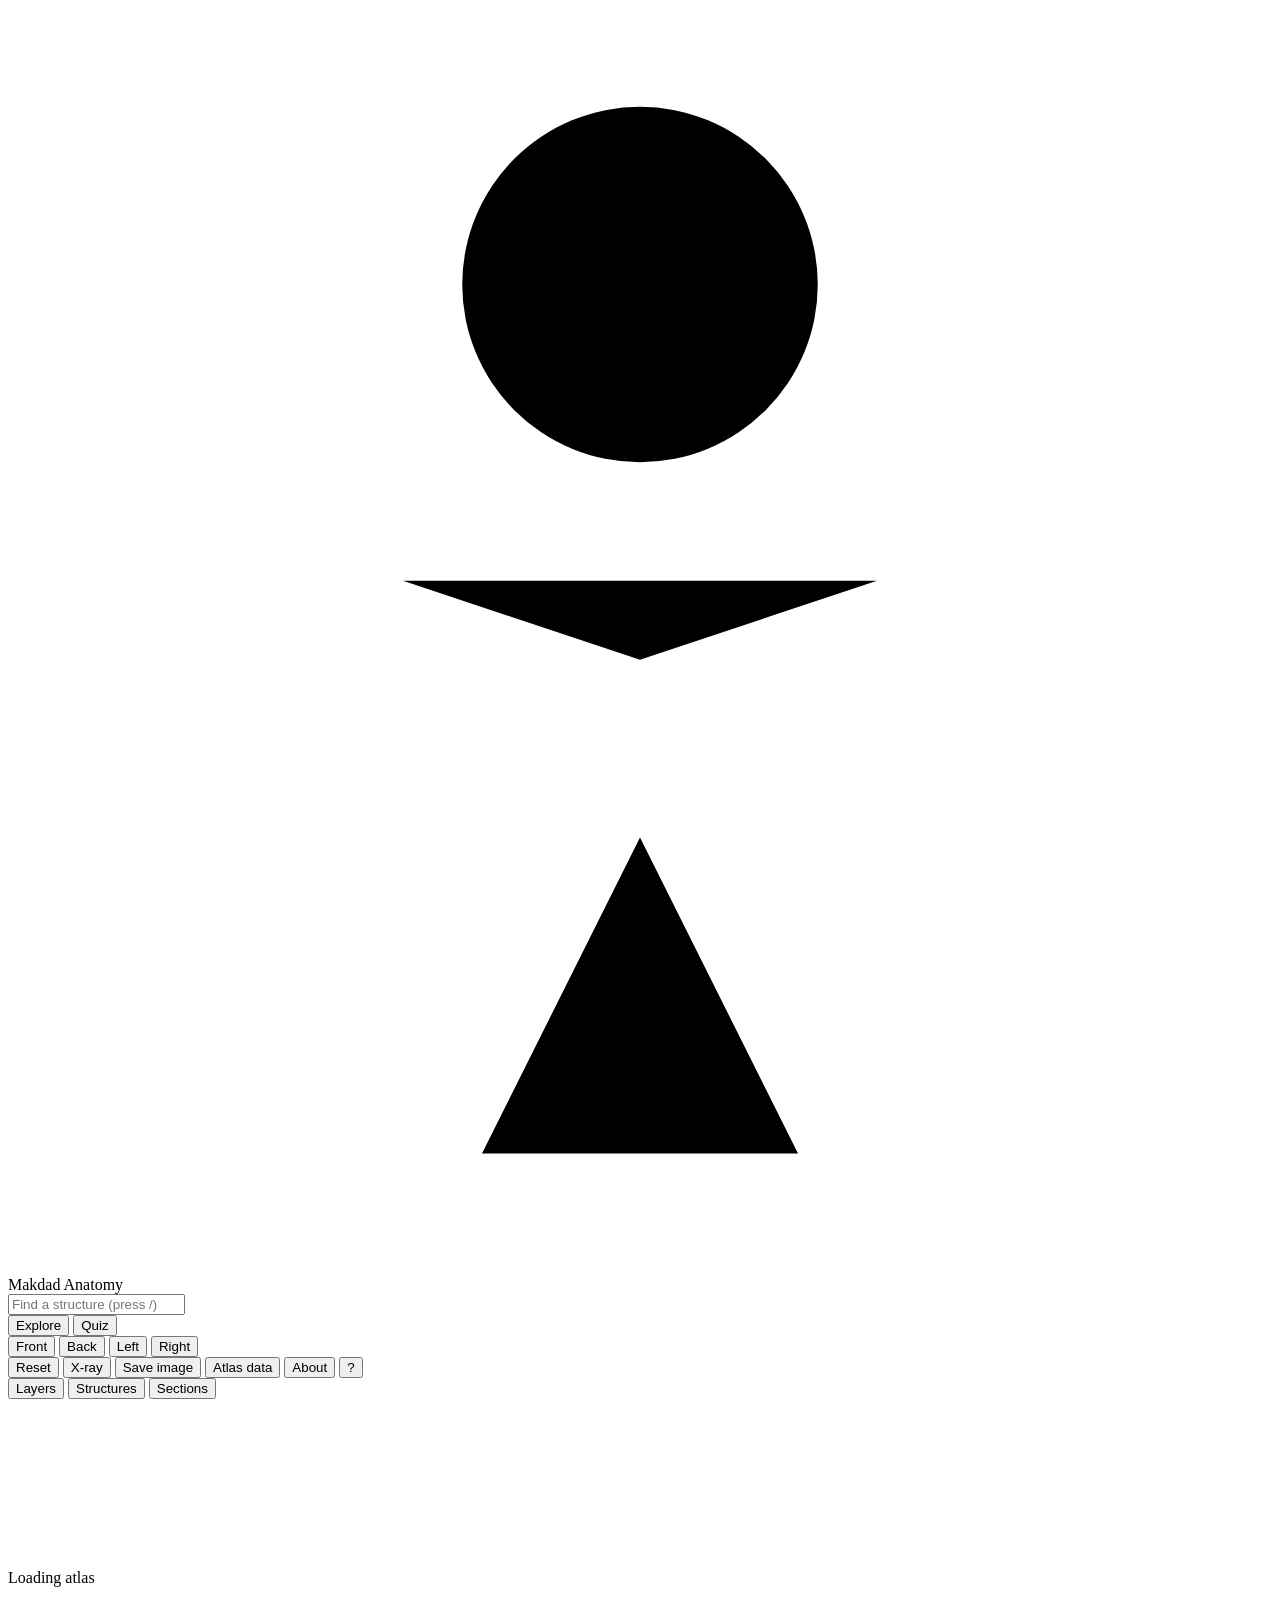
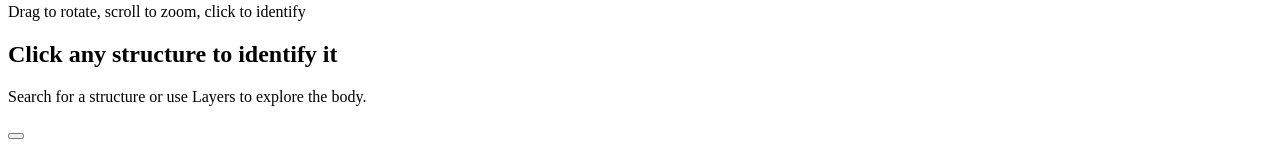
==== app/src/main/assets/anatomy-atlas/index.html @ 9cc4a03d "Add index.html for Makdad Anatomy application This file contains the HTML structure for the Makdad A" ====
<!doctype html>
<html lang="en">
<head>
<meta charset="utf-8">
<meta name="viewport" content="width=device-width, initial-scale=1">
<meta http-equiv="Content-Security-Policy" content="default-src 'self'; script-src 'self'; style-src 'self' 'unsafe-inline'; img-src 'self' data: https://upload.wikimedia.org; connect-src 'self' atlas: https://en.wikipedia.org">
<title>Makdad Anatomy</title>
<link rel="icon" href="data:,">
<link rel="stylesheet" href="style.css">
</head>
<body>
<div id="app">
  <header class="topbar">
    <div class="brand">
      <svg viewBox="0 0 32 32" aria-hidden="true"><circle cx="16" cy="7" r="4.5"/><path d="M16 12v9M10 14.5l6 2 6-2M12 29l4-8 4 8"/></svg>
      <span>Makdad Anatomy</span>
    </div>
    <div class="search" role="search">
      <input id="search" type="search" placeholder="Find a structure (press /)" autocomplete="off" spellcheck="false" aria-label="Find a structure" aria-controls="searchResults" aria-expanded="false">
      <ul id="searchResults" class="search-results" role="listbox" hidden></ul>
    </div>
    <div class="seg" role="tablist" aria-label="Mode">
      <button id="modeExplore" role="tab" aria-selected="true" class="on">Explore</button>
      <button id="modeQuiz" role="tab" aria-selected="false">Quiz</button>
    </div>
    <div class="tools">
      <div class="seg small" aria-label="Viewpoint">
        <button data-view="front" title="Front view (1)">Front</button>
        <button data-view="back" title="Back view (2)">Back</button>
        <button data-view="left" title="Left side (3)">Left</button>
        <button data-view="right" title="Right side (4)">Right</button>
      </div>
      <button id="btnReset" class="icon-btn" title="Reset view (A)">Reset</button>
      <button id="btnXray" class="icon-btn" aria-pressed="false">X-ray</button>
      <button id="btnShot" class="icon-btn">Save image</button>
      <button id="btnData" class="icon-btn">Atlas data</button>
      <button id="btnAbout" class="icon-btn">About</button>
      <button id="btnHelp" class="icon-btn" aria-label="Keyboard shortcuts">?</button>
    </div>
  </header>

  <aside class="sidebar">
    <nav class="tabs" role="tablist">
      <button class="tab on" data-tab="layers" role="tab">Layers</button>
      <button class="tab" data-tab="tree" role="tab">Structures</button>
      <button class="tab" data-tab="sections" role="tab">Sections</button>
    </nav>
    <section class="pane" data-pane="layers">
      <ul id="layerList" class="layer-list"></ul>
      <div class="pane-foot">
        <label class="check" id="mirrorToggleRow" hidden><input id="mirrorToggle" type="checkbox" class="toggle" checked> Show mirrored copies</label>
        <p id="hiddenNote" class="note"></p>
        <button id="btnShowHidden" class="text-btn" hidden>Show hidden structures</button>
      </div>
    </section>
    <section class="pane" data-pane="tree" hidden>
      <div class="seg full" role="tablist" aria-label="Organise structures">
        <button data-tree="partof" class="on">By region</button>
        <button data-tree="isa">By type</button>
      </div>
      <ul id="tree" class="tree" role="tree"></ul>
    </section>
    <section class="pane" data-pane="sections" hidden>
      <p class="note">Study cross-sections of the body.</p>
      <div class="radio-col" role="radiogroup" aria-label="Section plane">
        <label><input type="radio" name="plane" value="none" checked> No cut</label>
        <label><input type="radio" name="plane" value="axial"> Axial</label>
        <label><input type="radio" name="plane" value="coronal"> Coronal</label>
        <label><input type="radio" name="plane" value="sagittal"> Sagittal</label>
      </div>
      <label class="slider-label" for="planePos">Position</label>
      <input id="planePos" type="range" min="0" max="1000" value="500" disabled>
      <label class="check"><input id="planeFlip" type="checkbox" disabled> Keep the other side</label>
    </section>
  </aside>

  <main class="stage">
    <canvas id="viewport" tabindex="0" aria-label="3D anatomy view"></canvas>
    <div id="pin" class="pin" hidden><span></span></div>
    <div id="hoverTip" class="hover-tip" hidden></div>
    <div id="loading" class="loading"><span id="loadingText">Loading atlas</span><div class="bar"><div id="loadingBar"></div></div></div>
    <p class="stage-hint">Drag to rotate, scroll to zoom, click to identify</p>
  </main>

  <aside class="inspector">
    <div id="inspectEmpty" class="empty">
      <h2>Click any structure to identify it</h2>
      <p>Search for a structure or use Layers to explore the body.</p>
    </div>
    <article id="tag" class="tag" hidden>
      <div class="tag-hole" aria-hidden="true"></div>
      <h2 id="tagName"></h2>
      <p id="tagLatin" class="tag-latin" hidden></p>
      <p id="tagId" class="tag-id"></p>
      <p id="tagNote" class="tag-note" hidden></p>
      <p class="tag-cat"><span id="tagSwatch" class="swatch"></span><span id="tagCat"></span><span id="tagCount"></span></p>
      <ol id="tagPath" class="tag-path" aria-label="Location in the body"></ol>
      <div class="tag-actions">
        <button id="actFocus">Focus</button>
        <button id="actIsolate">Isolate</button>
        <button id="actHide">Hide</button>
      </div>
    </article>
    <section id="wiki" class="wiki" hidden>
      <img id="wikiImg" alt="" hidden>
      <p id="wikiText"></p>
      <a id="wikiLink" href="#" target="_blank" rel="noopener">Read more on Wikipedia</a>
      <p id="wikiSource" class="note"></p>
    </section>
    <section id="quiz" class="quiz" hidden>
      <div id="quizSetup">
        <h2>Test yourself</h2>
        <p class="note">Questions come from the visible structures.</p>
        <div class="radio-col" role="radiogroup" aria-label="Question type">
          <label><input type="radio" name="qtype" value="find" checked> Find the named structure</label>
          <label><input type="radio" name="qtype" value="name"> Name the highlighted structure</label>
        </div>
        <label class="slider-label" for="qcount">Questions</label>
        <select id="qcount"><option>10</option><option selected>20</option><option>40</option></select>
        <button id="quizStart" class="primary">Start quiz</button>
        <p id="quizSetupMsg" class="note warn"></p>
      </div>
      <div id="quizRun" hidden>
        <p id="quizProgress" class="quiz-progress"></p>
        <h2 id="quizPrompt"></h2>
        <div id="quizOptions" class="quiz-options"></div>
        <p id="quizFeedback" class="quiz-feedback" aria-live="polite"></p>
        <div class="quiz-row">
          <button id="quizNext" class="primary" hidden>Next question</button>
          <button id="quizSkip">Skip</button>
          <button id="quizStop">End quiz</button>
        </div>
      </div>
      <div id="quizDone" hidden>
        <h2 id="quizScore"></h2>
        <p class="note">Structures to review:</p>
        <ul id="quizMissed" class="missed"></ul>
        <button id="quizAgain" class="primary">Try again</button>
      </div>
    </section>
  </aside>

  <footer class="statusbar">
    <span id="statusData"></span>
    <button id="statusGet" class="text-btn" hidden>Get the full anatomical atlas</button>
    <span id="statusAttr" class="attr"></span>
    <button id="statusLab" class="text-btn lab-credit" title="About"></button>
  </footer>
</div>

<dialog id="dataDialog">
  <form method="dialog" class="dialog-body">
    <h2>Anatomical data</h2>
    <p class="note" id="dataLead">Atlas data can be downloaded once and then used offline.</p>
    <ul id="atlasList" class="atlas-list"></ul>
    <label class="check" id="optMirrorRow"><input id="optMirror" type="checkbox" checked> Show mirrored copies</label>
    <label class="check" id="optCommercialRow"><input id="optCommercial" type="checkbox"> Commercial-safe build</label>
    <div id="dlProgress" class="progress" hidden>
      <div class="bar"><div id="dlBar"></div></div>
      <p id="dlMsg"></p>
    </div>
    <p id="dlError" class="note warn"></p>
    <div class="dialog-foot">
      <button type="button" id="dlImport" class="text-btn">Import atlas files</button>
      <button type="button" id="dlFolder" class="text-btn">Open data folder</button>
    </div>
    <div class="dialog-close"><button value="close" id="dataClose">Close</button></div>
  </form>
</dialog>

<dialog id="aboutDialog" class="about">
  <form method="dialog" class="dialog-body">
    <img id="aboutLogo" class="about-logo" alt="">
    <h2 id="aboutTitle">Makdad Anatomy</h2>
    <p id="aboutText"></p>
    <dl class="about-contact">
      <dt>Website</dt><dd><a id="aboutWeb" target="_blank" rel="noopener"></a></dd>
      <dt>Email</dt><dd><a id="aboutEmail"></a></dd>
      <dt>Source code</dt><dd><a id="aboutRepo" target="_blank" rel="noopener"></a></dd>
      <dt>Version</dt><dd id="aboutVersion"></dd>
    </dl>
    <h3>Anatomical data</h3>
    <p class="note" id="aboutData"></p>
    <p class="note">A teaching aid, not a clinical reference.</p>
    <div class="dialog-close"><button value="close">Close</button></div>
  </form>
</dialog>

<dialog id="helpDialog">
  <form method="dialog" class="dialog-body">
    <h2>Keyboard shortcuts</h2>
    <dl class="keys">
      <dt>/</dt><dd>Find a structure</dd>
      <dt>F</dt><dd>Focus the selection</dd>
      <dt>I</dt><dd>Isolate the selection</dd>
      <dt>H</dt><dd>Hide the selection</dd>
      <dt>A</dt><dd>Reset view</dd>
      <dt>X</dt><dd>Toggle X-ray</dd>
      <dt>1 2 3 4</dt><dd>Front, back, left, right</dd>
      <dt>Esc</dt><dd>Clear selection</dd>
    </dl>
    <div class="dialog-close"><button value="close">Close</button></div>
  </form>
</dialog>

<script src="brand.js"></script>
<script src="mat4.js"></script>
<script src="geometry.js"></script>
<script src="bodyModel.js"></script>
<script src="procedural.js"></script>
<script src="atlas.js"></script>
<script src="wiki.js"></script>
<script src="gl.js"></script>
<script src="app.js"></script>
</body>
                                         </html>
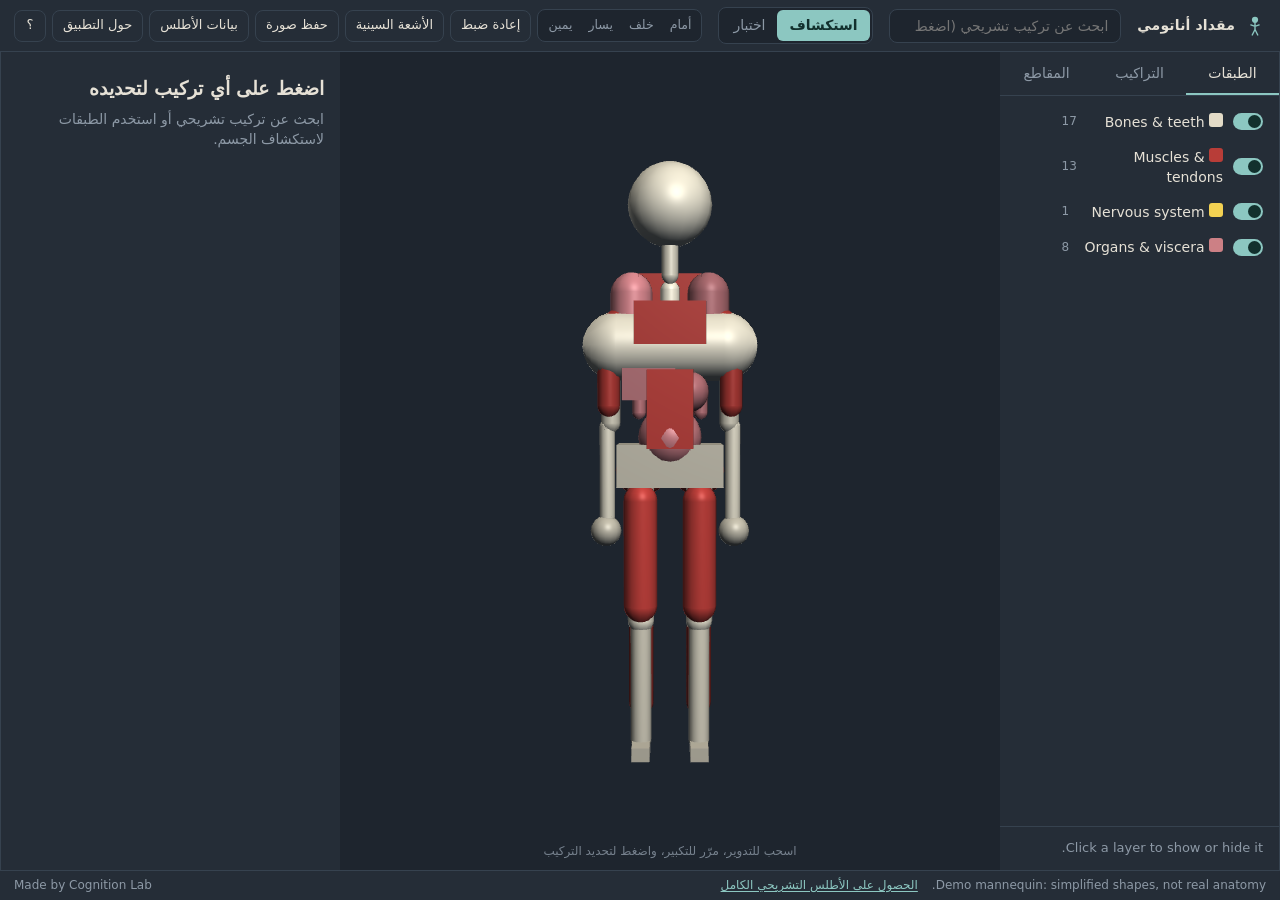
==== commit 5ff7c53e: "Update index.html" ====
--- a/app/src/main/assets/anatomy-atlas/index.html
+++ b/app/src/main/assets/anatomy-atlas/index.html
@@ -1,11 +1,11 @@
 
 <!doctype html>
-<html lang="en">
+<html lang="ar" dir="rtl">
 <head>
 <meta charset="utf-8">
 <meta name="viewport" content="width=device-width, initial-scale=1">
 <meta http-equiv="Content-Security-Policy" content="default-src 'self'; script-src 'self'; style-src 'self' 'unsafe-inline'; img-src 'self' data: https://upload.wikimedia.org; connect-src 'self' atlas: https://en.wikipedia.org">
-<title>Makdad Anatomy</title>
+<title>مقداد أناتومي</title>
 <link rel="icon" href="data:,">
 <link rel="stylesheet" href="style.css">
 </head>
@@ -14,79 +14,79 @@
   <header class="topbar">
     <div class="brand">
       <svg viewBox="0 0 32 32" aria-hidden="true"><circle cx="16" cy="7" r="4.5"/><path d="M16 12v9M10 14.5l6 2 6-2M12 29l4-8 4 8"/></svg>
-      <span>Makdad Anatomy</span>
+      <span>مقداد أناتومي</span>
     </div>
     <div class="search" role="search">
-      <input id="search" type="search" placeholder="Find a structure (press /)" autocomplete="off" spellcheck="false" aria-label="Find a structure" aria-controls="searchResults" aria-expanded="false">
+      <input id="search" type="search" placeholder="ابحث عن تركيب تشريحي (اضغط /)" autocomplete="off" spellcheck="false" aria-label="ابحث عن تركيب تشريحي" aria-controls="searchResults" aria-expanded="false">
       <ul id="searchResults" class="search-results" role="listbox" hidden></ul>
     </div>
-    <div class="seg" role="tablist" aria-label="Mode">
-      <button id="modeExplore" role="tab" aria-selected="true" class="on">Explore</button>
-      <button id="modeQuiz" role="tab" aria-selected="false">Quiz</button>
+    <div class="seg" role="tablist" aria-label="الوضع">
+      <button id="modeExplore" role="tab" aria-selected="true" class="on">استكشاف</button>
+      <button id="modeQuiz" role="tab" aria-selected="false">اختبار</button>
     </div>
     <div class="tools">
-      <div class="seg small" aria-label="Viewpoint">
-        <button data-view="front" title="Front view (1)">Front</button>
-        <button data-view="back" title="Back view (2)">Back</button>
-        <button data-view="left" title="Left side (3)">Left</button>
-        <button data-view="right" title="Right side (4)">Right</button>
-      </div>
-      <button id="btnReset" class="icon-btn" title="Reset view (A)">Reset</button>
-      <button id="btnXray" class="icon-btn" aria-pressed="false">X-ray</button>
-      <button id="btnShot" class="icon-btn">Save image</button>
-      <button id="btnData" class="icon-btn">Atlas data</button>
-      <button id="btnAbout" class="icon-btn">About</button>
-      <button id="btnHelp" class="icon-btn" aria-label="Keyboard shortcuts">?</button>
+      <div class="seg small" aria-label="منظور العرض">
+        <button data-view="front" title="من الأمام (1)">أمام</button>
+        <button data-view="back" title="من الخلف (2)">خلف</button>
+        <button data-view="left" title="الجانب الأيسر (3)">يسار</button>
+        <button data-view="right" title="الجانب الأيمن (4)">يمين</button>
+      </div>
+      <button id="btnReset" class="icon-btn" title="إعادة ضبط المنظور (A)">إعادة ضبط</button>
+      <button id="btnXray" class="icon-btn" aria-pressed="false">الأشعة السينية</button>
+      <button id="btnShot" class="icon-btn">حفظ صورة</button>
+      <button id="btnData" class="icon-btn">بيانات الأطلس</button>
+      <button id="btnAbout" class="icon-btn">حول التطبيق</button>
+      <button id="btnHelp" class="icon-btn" aria-label="اختصارات لوحة المفاتيح">؟</button>
     </div>
   </header>
 
   <aside class="sidebar">
     <nav class="tabs" role="tablist">
-      <button class="tab on" data-tab="layers" role="tab">Layers</button>
-      <button class="tab" data-tab="tree" role="tab">Structures</button>
-      <button class="tab" data-tab="sections" role="tab">Sections</button>
+      <button class="tab on" data-tab="layers" role="tab">الطبقات</button>
+      <button class="tab" data-tab="tree" role="tab">التراكيب</button>
+      <button class="tab" data-tab="sections" role="tab">المقاطع</button>
     </nav>
     <section class="pane" data-pane="layers">
       <ul id="layerList" class="layer-list"></ul>
       <div class="pane-foot">
-        <label class="check" id="mirrorToggleRow" hidden><input id="mirrorToggle" type="checkbox" class="toggle" checked> Show mirrored copies</label>
+        <label class="check" id="mirrorToggleRow" hidden><input id="mirrorToggle" type="checkbox" class="toggle" checked> إظهار النسخ المقابلة</label>
         <p id="hiddenNote" class="note"></p>
-        <button id="btnShowHidden" class="text-btn" hidden>Show hidden structures</button>
+        <button id="btnShowHidden" class="text-btn" hidden>إظهار التراكيب المخفية</button>
       </div>
     </section>
     <section class="pane" data-pane="tree" hidden>
-      <div class="seg full" role="tablist" aria-label="Organise structures">
-        <button data-tree="partof" class="on">By region</button>
-        <button data-tree="isa">By type</button>
+      <div class="seg full" role="tablist" aria-label="تنظيم التراكيب">
+        <button data-tree="partof" class="on">حسب المنطقة</button>
+        <button data-tree="isa">حسب النوع</button>
       </div>
       <ul id="tree" class="tree" role="tree"></ul>
     </section>
     <section class="pane" data-pane="sections" hidden>
-      <p class="note">Study cross-sections of the body.</p>
-      <div class="radio-col" role="radiogroup" aria-label="Section plane">
-        <label><input type="radio" name="plane" value="none" checked> No cut</label>
-        <label><input type="radio" name="plane" value="axial"> Axial</label>
-        <label><input type="radio" name="plane" value="coronal"> Coronal</label>
-        <label><input type="radio" name="plane" value="sagittal"> Sagittal</label>
-      </div>
-      <label class="slider-label" for="planePos">Position</label>
+      <p class="note">ادرس المقاطع التشريحية للجسم.</p>
+      <div class="radio-col" role="radiogroup" aria-label="مستوى المقطع">
+        <label><input type="radio" name="plane" value="none" checked> دون قطع</label>
+        <label><input type="radio" name="plane" value="axial"> مقطع محوري</label>
+        <label><input type="radio" name="plane" value="coronal"> مقطع إكليلي</label>
+        <label><input type="radio" name="plane" value="sagittal"> مقطع سهمي</label>
+      </div>
+      <label class="slider-label" for="planePos">موضع المقطع</label>
       <input id="planePos" type="range" min="0" max="1000" value="500" disabled>
-      <label class="check"><input id="planeFlip" type="checkbox" disabled> Keep the other side</label>
+      <label class="check"><input id="planeFlip" type="checkbox" disabled> الاحتفاظ بالجهة الأخرى</label>
     </section>
   </aside>
 
   <main class="stage">
-    <canvas id="viewport" tabindex="0" aria-label="3D anatomy view"></canvas>
+    <canvas id="viewport" tabindex="0" aria-label="عرض تشريحي ثلاثي الأبعاد"></canvas>
     <div id="pin" class="pin" hidden><span></span></div>
     <div id="hoverTip" class="hover-tip" hidden></div>
-    <div id="loading" class="loading"><span id="loadingText">Loading atlas</span><div class="bar"><div id="loadingBar"></div></div></div>
-    <p class="stage-hint">Drag to rotate, scroll to zoom, click to identify</p>
+    <div id="loading" class="loading"><span id="loadingText">جارٍ تحميل الأطلس...</span><div class="bar"><div id="loadingBar"></div></div></div>
+    <p class="stage-hint">اسحب للتدوير، مرّر للتكبير، واضغط لتحديد التركيب</p>
   </main>
 
   <aside class="inspector">
     <div id="inspectEmpty" class="empty">
-      <h2>Click any structure to identify it</h2>
-      <p>Search for a structure or use Layers to explore the body.</p>
+      <h2>اضغط على أي تركيب لتحديده</h2>
+      <p>ابحث عن تركيب تشريحي أو استخدم الطبقات لاستكشاف الجسم.</p>
     </div>
     <article id="tag" class="tag" hidden>
       <div class="tag-hole" aria-hidden="true"></div>
@@ -95,30 +95,30 @@
       <p id="tagId" class="tag-id"></p>
       <p id="tagNote" class="tag-note" hidden></p>
       <p class="tag-cat"><span id="tagSwatch" class="swatch"></span><span id="tagCat"></span><span id="tagCount"></span></p>
-      <ol id="tagPath" class="tag-path" aria-label="Location in the body"></ol>
+      <ol id="tagPath" class="tag-path" aria-label="موقع التركيب في الجسم"></ol>
       <div class="tag-actions">
-        <button id="actFocus">Focus</button>
-        <button id="actIsolate">Isolate</button>
-        <button id="actHide">Hide</button>
+        <button id="actFocus">تركيز</button>
+        <button id="actIsolate">عزل التركيب</button>
+        <button id="actHide">إخفاء</button>
       </div>
     </article>
     <section id="wiki" class="wiki" hidden>
       <img id="wikiImg" alt="" hidden>
       <p id="wikiText"></p>
-      <a id="wikiLink" href="#" target="_blank" rel="noopener">Read more on Wikipedia</a>
+      <a id="wikiLink" href="#" target="_blank" rel="noopener">قراءة المزيد في ويكيبيديا</a>
       <p id="wikiSource" class="note"></p>
     </section>
     <section id="quiz" class="quiz" hidden>
       <div id="quizSetup">
-        <h2>Test yourself</h2>
-        <p class="note">Questions come from the visible structures.</p>
-        <div class="radio-col" role="radiogroup" aria-label="Question type">
-          <label><input type="radio" name="qtype" value="find" checked> Find the named structure</label>
-          <label><input type="radio" name="qtype" value="name"> Name the highlighted structure</label>
+        <h2>اختبر معلوماتك</h2>
+        <p class="note">تُختار الأسئلة من التراكيب الظاهرة.</p>
+        <div class="radio-col" role="radiogroup" aria-label="نوع السؤال">
+          <label><input type="radio" name="qtype" value="find" checked> اعثر على التركيب المذكور</label>
+          <label><input type="radio" name="qtype" value="name"> سمِّ التركيب المحدد</label>
         </div>
-        <label class="slider-label" for="qcount">Questions</label>
+        <label class="slider-label" for="qcount">عدد الأسئلة</label>
         <select id="qcount"><option>10</option><option selected>20</option><option>40</option></select>
-        <button id="quizStart" class="primary">Start quiz</button>
+        <button id="quizStart" class="primary">ابدأ الاختبار</button>
         <p id="quizSetupMsg" class="note warn"></p>
       </div>
       <div id="quizRun" hidden>
@@ -127,80 +127,80 @@
         <div id="quizOptions" class="quiz-options"></div>
         <p id="quizFeedback" class="quiz-feedback" aria-live="polite"></p>
         <div class="quiz-row">
-          <button id="quizNext" class="primary" hidden>Next question</button>
-          <button id="quizSkip">Skip</button>
-          <button id="quizStop">End quiz</button>
+          <button id="quizNext" class="primary" hidden>السؤال التالي</button>
+          <button id="quizSkip">تخطي</button>
+          <button id="quizStop">إنهاء الاختبار</button>
         </div>
       </div>
       <div id="quizDone" hidden>
         <h2 id="quizScore"></h2>
-        <p class="note">Structures to review:</p>
+        <p class="note">تراكيب تحتاج إلى مراجعة:</p>
         <ul id="quizMissed" class="missed"></ul>
-        <button id="quizAgain" class="primary">Try again</button>
+        <button id="quizAgain" class="primary">إعادة الاختبار</button>
       </div>
     </section>
   </aside>
 
   <footer class="statusbar">
     <span id="statusData"></span>
-    <button id="statusGet" class="text-btn" hidden>Get the full anatomical atlas</button>
+    <button id="statusGet" class="text-btn" hidden>الحصول على الأطلس التشريحي الكامل</button>
     <span id="statusAttr" class="attr"></span>
-    <button id="statusLab" class="text-btn lab-credit" title="About"></button>
+    <button id="statusLab" class="text-btn lab-credit" title="حول التطبيق"></button>
   </footer>
 </div>
 
 <dialog id="dataDialog">
   <form method="dialog" class="dialog-body">
-    <h2>Anatomical data</h2>
-    <p class="note" id="dataLead">Atlas data can be downloaded once and then used offline.</p>
+    <h2>البيانات التشريحية</h2>
+    <p class="note" id="dataLead">يمكن تنزيل بيانات الأطلس مرة واحدة ثم استخدامها دون اتصال بالإنترنت.</p>
     <ul id="atlasList" class="atlas-list"></ul>
-    <label class="check" id="optMirrorRow"><input id="optMirror" type="checkbox" checked> Show mirrored copies</label>
-    <label class="check" id="optCommercialRow"><input id="optCommercial" type="checkbox"> Commercial-safe build</label>
+    <label class="check" id="optMirrorRow"><input id="optMirror" type="checkbox" checked> إظهار النسخ المقابلة</label>
+    <label class="check" id="optCommercialRow"><input id="optCommercial" type="checkbox"> إصدار ملائم للاستخدام التجاري</label>
     <div id="dlProgress" class="progress" hidden>
       <div class="bar"><div id="dlBar"></div></div>
       <p id="dlMsg"></p>
     </div>
     <p id="dlError" class="note warn"></p>
     <div class="dialog-foot">
-      <button type="button" id="dlImport" class="text-btn">Import atlas files</button>
-      <button type="button" id="dlFolder" class="text-btn">Open data folder</button>
-    </div>
-    <div class="dialog-close"><button value="close" id="dataClose">Close</button></div>
+      <button type="button" id="dlImport" class="text-btn">استيراد ملفات الأطلس</button>
+      <button type="button" id="dlFolder" class="text-btn">فتح مجلد البيانات</button>
+    </div>
+    <div class="dialog-close"><button value="close" id="dataClose">إغلاق</button></div>
   </form>
 </dialog>
 
 <dialog id="aboutDialog" class="about">
   <form method="dialog" class="dialog-body">
     <img id="aboutLogo" class="about-logo" alt="">
-    <h2 id="aboutTitle">Makdad Anatomy</h2>
+    <h2 id="aboutTitle">مقداد أناتومي</h2>
     <p id="aboutText"></p>
     <dl class="about-contact">
-      <dt>Website</dt><dd><a id="aboutWeb" target="_blank" rel="noopener"></a></dd>
-      <dt>Email</dt><dd><a id="aboutEmail"></a></dd>
-      <dt>Source code</dt><dd><a id="aboutRepo" target="_blank" rel="noopener"></a></dd>
-      <dt>Version</dt><dd id="aboutVersion"></dd>
+      <dt>الموقع الإلكتروني</dt><dd><a id="aboutWeb" target="_blank" rel="noopener"></a></dd>
+      <dt>البريد الإلكتروني</dt><dd><a id="aboutEmail"></a></dd>
+      <dt>المصدر البرمجي</dt><dd><a id="aboutRepo" target="_blank" rel="noopener"></a></dd>
+      <dt>الإصدار</dt><dd id="aboutVersion"></dd>
     </dl>
-    <h3>Anatomical data</h3>
+    <h3>البيانات التشريحية</h3>
     <p class="note" id="aboutData"></p>
-    <p class="note">A teaching aid, not a clinical reference.</p>
-    <div class="dialog-close"><button value="close">Close</button></div>
+    <p class="note">أداة تعليمية مساعدة وليست مرجعاً سريرياً.</p>
+    <div class="dialog-close"><button value="close">إغلاق</button></div>
   </form>
 </dialog>
 
 <dialog id="helpDialog">
   <form method="dialog" class="dialog-body">
-    <h2>Keyboard shortcuts</h2>
+    <h2>اختصارات لوحة المفاتيح</h2>
     <dl class="keys">
-      <dt>/</dt><dd>Find a structure</dd>
-      <dt>F</dt><dd>Focus the selection</dd>
-      <dt>I</dt><dd>Isolate the selection</dd>
-      <dt>H</dt><dd>Hide the selection</dd>
-      <dt>A</dt><dd>Reset view</dd>
-      <dt>X</dt><dd>Toggle X-ray</dd>
-      <dt>1 2 3 4</dt><dd>Front, back, left, right</dd>
-      <dt>Esc</dt><dd>Clear selection</dd>
+      <dt>/</dt><dd>البحث عن تركيب</dd>
+      <dt>F</dt><dd>التركيز على التحديد</dd>
+      <dt>I</dt><dd>عزل التركيب المحدد</dd>
+      <dt>H</dt><dd>إخفاء التركيب المحدد</dd>
+      <dt>A</dt><dd>إعادة ضبط المنظور</dd>
+      <dt>X</dt><dd>تشغيل أو إيقاف الأشعة السينية</dd>
+      <dt>1 2 3 4</dt><dd>أمام، خلف، يسار، يمين</dd>
+      <dt>Esc</dt><dd>إلغاء التحديد</dd>
     </dl>
-    <div class="dialog-close"><button value="close">Close</button></div>
+    <div class="dialog-close"><button value="close">إغلاق</button></div>
   </form>
 </dialog>
 
@@ -214,5 +214,5 @@
 <script src="gl.js"></script>
 <script src="app.js"></script>
 </body>
-                                         </html>
-                                         
+  </html>
+  
--- a/app/src/main/assets/anatomy-atlas/style.css
+++ b/app/src/main/assets/anatomy-atlas/style.css
@@ -0,0 +1,338 @@
+:root {
+  --stage: #1e252e;
+  --panel: #252d37;
+  --panel-2: #2c3540;
+  --line: #36424f;
+  --bone: #e6e1d6;
+  --muted: #8d99a6;
+  --film: #8cc7c1;
+  --film-ink: #12302d;
+  --paper: #efe8da;
+  --ink: #2a2420;
+  --ink-soft: #6b5f55;
+  --warn: #e4a487;
+  --good: #9bd3a3;
+  --serif: Charter, "Bitstream Charter", "Iowan Old Style", "Sitka Text", Cambria, Georgia, "DejaVu Serif", serif;
+  --sans: Inter, "Segoe UI", Cantarell, "Noto Sans", Ubuntu, system-ui, -apple-system, sans-serif;
+  --r-s: 4px;
+  --r-m: 8px;
+}
+
+* { box-sizing: border-box; }
+html, body { height: 100%; margin: 0; }
+body { background: var(--stage); color: var(--bone); font: 14px/1.45 var(--sans); overflow: hidden; }
+button, input, select { font: inherit; color: inherit; }
+button { cursor: pointer; }
+:focus-visible { outline: 2px solid var(--film); outline-offset: 2px; }
+[hidden] { display: none !important; }
+a { color: var(--film); }
+
+#app {
+  height: 100vh;
+  display: grid;
+  grid-template-columns: 280px 1fr 340px;
+  grid-template-rows: 52px 1fr 30px;
+  grid-template-areas: "top top top" "side stage insp" "status status status";
+}
+
+/* ---------- top bar ---------- */
+.topbar {
+  grid-area: top; display: flex; align-items: center; gap: 16px;
+  padding: 0 14px; background: var(--panel); border-bottom: 1px solid var(--line);
+}
+.brand { display: flex; align-items: center; gap: 9px; font-weight: 600; letter-spacing: 0.01em; white-space: nowrap; }
+.brand svg { width: 22px; height: 22px; fill: none; stroke: var(--film); stroke-width: 2; stroke-linecap: round; }
+.brand svg circle { fill: var(--film); stroke: none; }
+
+.search { position: relative; flex: 1; max-width: 460px; }
+.search input {
+  width: 100%; height: 34px; padding: 0 12px; border-radius: var(--r-m);
+  background: var(--stage); border: 1px solid var(--line); outline: none;
+}
+.search input:focus { border-color: var(--film); }
+.search-results {
+  position: absolute; top: 38px; left: 0; right: 0; z-index: 20; margin: 0; padding: 4px; list-style: none;
+  max-height: 60vh; overflow: auto; background: var(--panel-2); border: 1px solid var(--line); border-radius: var(--r-m);
+  box-shadow: 0 12px 30px rgba(0, 0, 0, 0.35);
+}
+.search-results li { padding: 6px 10px; border-radius: var(--r-s); cursor: pointer; display: flex; gap: 8px; align-items: baseline; }
+.search-results li .n { flex: 1; }
+.search-results li .c { color: var(--muted); font-size: 12px; white-space: nowrap; }
+.search-results li[aria-selected="true"], .search-results li:hover { background: var(--line); }
+.search-results .none { color: var(--muted); cursor: default; }
+
+.seg { display: inline-flex; background: var(--stage); border: 1px solid var(--line); border-radius: var(--r-m); padding: 2px; }
+.seg button { border: 0; background: none; padding: 5px 12px; border-radius: 6px; color: var(--muted); }
+.seg button.on { background: var(--film); color: var(--film-ink); font-weight: 600; }
+.seg.small button { padding: 4px 8px; font-size: 12.5px; }
+.seg.full { display: flex; margin: 12px; }
+.seg.full button { flex: 1; }
+
+.tools { display: flex; align-items: center; gap: 6px; margin-left: auto; }
+.icon-btn {
+  height: 32px; padding: 0 10px; border-radius: var(--r-m); border: 1px solid var(--line);
+  background: transparent; color: var(--bone); font-size: 13px; white-space: nowrap;
+}
+.icon-btn:hover { background: var(--panel-2); }
+.icon-btn[aria-pressed="true"] { background: var(--film); color: var(--film-ink); border-color: var(--film); }
+#btnHelp { width: 32px; padding: 0; }
+
+/* ---------- sidebar ---------- */
+.sidebar { grid-area: side; background: var(--panel); border-right: 1px solid var(--line); display: flex; flex-direction: column; min-height: 0; }
+.tabs { display: flex; border-bottom: 1px solid var(--line); }
+.tab { flex: 1; border: 0; background: none; padding: 11px 0 10px; color: var(--muted); border-bottom: 2px solid transparent; }
+.tab.on { color: var(--bone); border-bottom-color: var(--film); }
+.pane { flex: 1; overflow: auto; min-height: 0; display: flex; flex-direction: column; }
+.pane[data-pane="sections"] { padding: 14px; gap: 10px; }
+.note { color: var(--muted); font-size: 13px; margin: 0; }
+.note.warn { color: var(--warn); }
+
+.layer-list { list-style: none; margin: 0; padding: 8px; }
+.layer-list li { display: flex; align-items: center; gap: 10px; padding: 7px 8px; border-radius: var(--r-s); }
+.layer-list li:hover { background: var(--panel-2); }
+.layer-list .swatch { width: 14px; height: 14px; }
+.layer-list .name { flex: 1; }
+.layer-list .count { color: var(--muted); font-size: 12px; font-variant-numeric: tabular-nums; }
+.layer-list .solo { border: 0; background: none; color: var(--muted); font-size: 12px; padding: 2px 4px; opacity: 0; }
+.layer-list li:hover .solo, .layer-list .solo:focus-visible { opacity: 1; }
+.layer-list .solo:hover { color: var(--film); }
+.pane-foot { margin-top: auto; padding: 12px 16px; border-top: 1px solid var(--line); display: flex; flex-direction: column; gap: 6px; }
+
+.toggle { appearance: none; width: 30px; height: 17px; border-radius: 9px; background: var(--line); position: relative; cursor: pointer; flex: none; margin: 0; }
+.toggle::after { content: ""; position: absolute; top: 2px; left: 2px; width: 13px; height: 13px; border-radius: 50%; background: var(--muted); transition: transform 0.12s; }
+.toggle:checked { background: var(--film); }
+.toggle:checked::after { transform: translateX(13px); background: var(--film-ink); }
+
+.swatch { display: inline-block; width: 11px; height: 11px; border-radius: 3px; flex: none; }
+
+.tree { list-style: none; margin: 0; padding: 0 6px 12px; }
+.tree ul { list-style: none; margin: 0; padding-left: 14px; }
+.tree .row { display: flex; align-items: center; gap: 4px; padding: 2px 4px; border-radius: var(--r-s); }
+.tree .row:hover { background: var(--panel-2); }
+.tree .row.sel { background: rgba(140, 199, 193, 0.18); }
+.tree .caret { width: 18px; height: 20px; border: 0; background: none; color: var(--muted); padding: 0; flex: none; font-size: 10px; }
+.tree .caret.leaf { visibility: hidden; }
+.tree .eye { width: 22px; height: 20px; border: 0; background: none; padding: 0; flex: none; color: var(--muted); }
+.tree .eye svg { width: 15px; height: 15px; fill: none; stroke: currentColor; stroke-width: 1.6; }
+.tree .eye.off { opacity: 0.35; }
+.tree .eye.part { color: var(--film); opacity: 0.6; }
+.tree .label { flex: 1; border: 0; background: none; text-align: left; padding: 2px 2px; font-size: 13px; overflow: hidden; text-overflow: ellipsis; white-space: nowrap; }
+.tree .cnt { color: var(--muted); font-size: 11px; font-variant-numeric: tabular-nums; }
+
+.radio-col { display: flex; flex-direction: column; gap: 8px; }
+.radio-col label, .check { display: flex; gap: 8px; align-items: center; }
+.slider-label { color: var(--muted); font-size: 12.5px; margin-top: 6px; }
+input[type="range"] { width: 100%; accent-color: var(--film); }
+input[type="radio"], input[type="checkbox"] { accent-color: var(--film); }
+
+/* ---------- stage ---------- */
+.stage { grid-area: stage; position: relative; min-width: 0; min-height: 0; background: radial-gradient(ellipse at 50% 40%, #27303b 0%, var(--stage) 70%); }
+#viewport { width: 100%; height: 100%; display: block; cursor: grab; outline: none; }
+#viewport.dragging { cursor: grabbing; }
+.stage-hint { position: absolute; bottom: 10px; left: 0; right: 0; text-align: center; margin: 0; color: var(--muted); font-size: 12px; pointer-events: none; opacity: 0.8; }
+.loading { position: absolute; inset: 0; display: flex; align-items: center; justify-content: center; color: var(--muted); pointer-events: none; }
+
+.pin { position: absolute; left: 0; top: 0; pointer-events: none; transform: translate(-50%, -100%); }
+.pin span {
+  display: block; margin-bottom: 14px; padding: 4px 9px; border-radius: var(--r-s);
+  background: var(--paper); color: var(--ink); font: 600 13px/1.3 var(--serif); white-space: nowrap;
+  box-shadow: 0 4px 14px rgba(0, 0, 0, 0.35);
+}
+.pin::after { content: ""; position: absolute; left: 50%; bottom: 0; width: 1px; height: 14px; background: var(--paper); }
+.pin::before { content: ""; position: absolute; left: calc(50% - 3px); bottom: -3px; width: 7px; height: 7px; border-radius: 50%; background: var(--paper); }
+
+.hover-tip { position: absolute; pointer-events: none; padding: 3px 8px; border-radius: var(--r-s); background: rgba(20, 25, 32, 0.92); border: 1px solid var(--line); font-size: 12.5px; white-space: nowrap; transform: translate(12px, 12px); }
+
+/* ---------- inspector ---------- */
+.inspector { grid-area: insp; background: var(--panel); border-left: 1px solid var(--line); overflow: auto; padding: 16px; display: flex; flex-direction: column; gap: 16px; min-height: 0; }
+.empty h2 { font: 600 19px/1.3 var(--serif); margin: 8px 0 8px; color: var(--bone); }
+.empty p { color: var(--muted); margin: 0; }
+
+.tag {
+  position: relative; background: var(--paper); color: var(--ink); border-radius: 6px 6px 6px 22px;
+  padding: 20px 18px 16px 30px; box-shadow: 0 10px 28px rgba(0, 0, 0, 0.35);
+}
+.tag-hole { position: absolute; left: 11px; top: 22px; width: 9px; height: 9px; border-radius: 50%; background: var(--panel); box-shadow: inset 0 1px 2px rgba(0, 0, 0, 0.5); }
+.tag h2 { font: 600 22px/1.2 var(--serif); margin: 0 0 4px; overflow-wrap: anywhere; }
+.tag-id { margin: 0 0 10px; color: var(--ink-soft); font: italic 14px var(--serif); }
+.tag-cat { display: flex; align-items: center; gap: 7px; margin: 0 0 12px; font-size: 13px; }
+.tag-cat #tagCount { color: var(--ink-soft); }
+.tag-path { list-style: none; margin: 0 0 14px; padding: 10px 0 0; border-top: 1px dashed rgba(42, 36, 32, 0.3); display: flex; flex-wrap: wrap; gap: 2px 0; font-size: 12.5px; }
+.tag-path li { display: inline; }
+.tag-path li + li::before { content: "\203A"; margin: 0 6px; color: var(--ink-soft); }
+.tag-path button { border: 0; background: none; padding: 0; color: var(--ink-soft); text-decoration: underline; text-decoration-color: rgba(42, 36, 32, 0.25); text-underline-offset: 2px; }
+.tag-path button:hover { color: var(--ink); }
+.tag-path li:last-child button { color: var(--ink); text-decoration: none; font-weight: 600; }
+.tag-actions { display: flex; gap: 6px; }
+.tag-actions button { flex: 1; padding: 6px 0; border-radius: var(--r-s); border: 1px solid rgba(42, 36, 32, 0.25); background: rgba(255, 255, 255, 0.35); color: var(--ink); font-size: 13px; }
+.tag-actions button:hover { background: rgba(255, 255, 255, 0.7); }
+
+.wiki { display: flex; flex-direction: column; gap: 10px; }
+.wiki img { width: 100%; max-height: 220px; object-fit: contain; background: #fff; border-radius: var(--r-m); }
+.wiki p { margin: 0; color: var(--bone); max-width: 70ch; }
+.wiki a { font-size: 13px; }
+
+/* ---------- quiz ---------- */
+.quiz { display: flex; flex-direction: column; gap: 12px; }
+.quiz h2 { font: 600 20px/1.3 var(--serif); margin: 0; }
+.quiz > div { display: flex; flex-direction: column; gap: 12px; }
+.quiz select { background: var(--stage); border: 1px solid var(--line); border-radius: var(--r-s); padding: 5px 8px; }
+.primary { background: var(--film); color: var(--film-ink); border: 0; border-radius: var(--r-m); padding: 8px 14px; font-weight: 600; }
+.primary:hover { filter: brightness(1.08); }
+.quiz-row { display: flex; gap: 8px; flex-wrap: wrap; }
+.quiz-row button:not(.primary) { background: none; border: 1px solid var(--line); border-radius: var(--r-m); padding: 7px 12px; }
+.quiz-progress { margin: 0; color: var(--muted); font-size: 13px; font-variant-numeric: tabular-nums; }
+.quiz-options { display: flex; flex-direction: column; gap: 6px; }
+.quiz-options button { text-align: left; padding: 9px 12px; border-radius: var(--r-m); border: 1px solid var(--line); background: var(--panel-2); }
+.quiz-options button:hover:not(:disabled) { border-color: var(--film); }
+.quiz-options button.right { border-color: var(--good); background: rgba(155, 211, 163, 0.16); }
+.quiz-options button.wrong { border-color: var(--warn); background: rgba(228, 164, 135, 0.16); }
+.quiz-feedback { margin: 0; min-height: 1.4em; }
+.quiz-feedback.right { color: var(--good); }
+.quiz-feedback.wrong { color: var(--warn); }
+.missed { margin: 0; padding-left: 18px; }
+.missed button { border: 0; background: none; padding: 2px 0; color: var(--film); text-align: left; }
+
+/* ---------- status bar ---------- */
+.statusbar { grid-area: status; display: flex; align-items: center; gap: 14px; padding: 0 14px; background: var(--panel); border-top: 1px solid var(--line); font-size: 12px; color: var(--muted); white-space: nowrap; overflow: hidden; }
+.statusbar .attr { margin-left: auto; overflow: hidden; text-overflow: ellipsis; }
+.text-btn { border: 0; background: none; padding: 0; color: var(--film); text-decoration: underline; text-underline-offset: 2px; font-size: inherit; }
+
+/* ---------- dialogs ---------- */
+dialog { border: 1px solid var(--line); border-radius: 12px; background: var(--panel); color: var(--bone); padding: 0; width: min(560px, 92vw); }
+dialog::backdrop { background: rgba(8, 10, 14, 0.6); }
+.dialog-body { padding: 22px 24px 18px; display: flex; flex-direction: column; gap: 12px; }
+.dialog-body h2 { font: 600 21px var(--serif); margin: 0; }
+.dialog-body p { margin: 0; max-width: 68ch; }
+#dataInfo { background: var(--stage); border-radius: var(--r-m); padding: 10px 12px; font-size: 13px; color: var(--muted); }
+#dataInfo strong { color: var(--bone); font-weight: 600; }
+.choices { display: flex; flex-direction: column; gap: 8px; margin-top: 4px; }
+.choices button:not(.primary) { background: none; border: 1px solid var(--line); border-radius: var(--r-m); padding: 8px 14px; text-align: left; }
+.choices button:disabled, .primary:disabled { opacity: 0.5; cursor: progress; }
+.progress .bar { height: 6px; border-radius: 3px; background: var(--stage); overflow: hidden; }
+.progress #dlBar { height: 100%; width: 0; background: var(--film); transition: width 0.2s; }
+.progress p { font-size: 12.5px; color: var(--muted); margin-top: 6px; }
+.dialog-foot { display: flex; gap: 16px; font-size: 12.5px; }
+.dialog-close { display: flex; justify-content: flex-end; }
+.dialog-close button { background: none; border: 1px solid var(--line); border-radius: var(--r-m); padding: 6px 16px; }
+pre { background: var(--stage); padding: 10px 12px; border-radius: var(--r-m); margin: 0; }
+.keys { display: grid; grid-template-columns: 90px 1fr; gap: 6px 12px; margin: 0; }
+.keys dt { font-weight: 600; color: var(--film); }
+.keys dd { margin: 0; }
+
+@media (max-width: 1150px) {
+  #app { grid-template-columns: 240px 1fr 290px; }
+  .seg.small, .stage-hint { display: none; }
+}
+@media (prefers-reduced-motion: reduce) {
+  * { transition: none !important; }
+}
+
+/* ---------- v0.3 additions ---------- */
+.tag-latin { margin: -2px 0 4px; font: italic 15px var(--serif); color: var(--ink); }
+.tag-note { margin: 0 0 12px; padding: 6px 8px; border-radius: var(--r-s); background: rgba(42, 36, 32, 0.08); color: var(--ink-soft); font-size: 12.5px; }
+.atlas-list { list-style: none; margin: 0; padding: 0; display: flex; flex-direction: column; gap: 10px; }
+.atlas-list li { border: 1px solid var(--line); border-radius: var(--r-m); padding: 12px 14px; display: flex; flex-direction: column; gap: 6px; }
+.atlas-list li.active { border-color: var(--film); }
+.atlas-list .head { display: flex; align-items: baseline; gap: 10px; }
+.atlas-list .title { font-weight: 600; flex: 1; }
+.atlas-list .state { font-size: 12px; color: var(--muted); }
+.atlas-list li.active .state { color: var(--film); }
+.atlas-list p { font-size: 13px; color: var(--muted); margin: 0; }
+.atlas-list .row-actions { display: flex; flex-wrap: wrap; gap: 8px; }
+.atlas-list .row-actions button:not(.primary) { background: none; border: 1px solid var(--line); border-radius: var(--r-m); padding: 6px 12px; font-size: 13px; }
+.atlas-list .row-actions button:disabled { opacity: 0.5; cursor: progress; }
+.atlas-list code { background: var(--stage); padding: 2px 6px; border-radius: var(--r-s); font-size: 12.5px; }
+dialog { width: min(640px, 94vw); max-height: 90vh; }
+.pane-foot .check { font-size: 13px; }
+
+/* ---------- about ---------- */
+.about .dialog-body { gap: 10px; }
+.about-logo { width: 112px; height: 112px; object-fit: contain; align-self: flex-start; margin-bottom: 4px; border-radius: 10px; }
+.about h3 { font: 600 15px var(--serif); margin: 8px 0 0; }
+.about-contact { display: grid; grid-template-columns: 110px 1fr; gap: 6px 12px; margin: 4px 0; font-size: 13.5px; }
+.about-contact dt { color: var(--muted); }
+.about-contact dd { margin: 0; overflow-wrap: anywhere; }
+.lab-credit { color: var(--muted); text-decoration: none; white-space: nowrap; }
+.lab-credit:hover { color: var(--film); text-decoration: underline; }
+.loading { flex-direction: column; gap: 10px; }
+.loading .bar { width: min(320px, 60%); height: 4px; border-radius: 2px; background: var(--panel-2); overflow: hidden; }
+.loading .bar > div { height: 100%; width: 0; background: var(--film); }/* Mobile layout for Makdad Anatomy */
+@media (max-width: 700px) {
+  html, body {
+    min-height: 100%;
+    height: auto;
+  }
+
+  body {
+    overflow: auto;
+  }
+
+  #app {
+    width: 100%;
+    height: auto;
+    min-height: 100vh;
+    display: grid;
+    grid-template-columns: minmax(0, 1fr);
+    grid-template-rows: auto minmax(320px, 48vh) auto auto auto;
+    grid-template-areas:
+      "top"
+      "stage"
+      "side"
+      "insp"
+      "status";
+  }
+
+  .topbar {
+    flex-wrap: wrap;
+    gap: 8px;
+    padding: 10px;
+  }
+
+  .brand {
+    width: 100%;
+  }
+
+  .search {
+    flex: 1 1 100%;
+    max-width: none;
+  }
+
+  .tools {
+    flex-wrap: wrap;
+    margin-left: 0;
+  }
+
+  .sidebar,
+  .inspector {
+    min-height: 180px;
+    max-height: 42vh;
+    overflow: auto;
+    border: 1px solid var(--line);
+  }
+
+  .stage {
+    min-height: 320px;
+    position: relative;
+  }
+
+  #viewport {
+    width: 100%;
+    height: 100%;
+    display: block;
+    touch-action: none;
+  }
+
+  .statusbar {
+    min-height: 38px;
+    flex-wrap: wrap;
+    padding: 6px 10px;
+    gap: 6px;
+  }
+
+  dialog {
+    max-width: 94vw;
+    max-height: 85vh;
+    overflow: auto;
+  }
+}
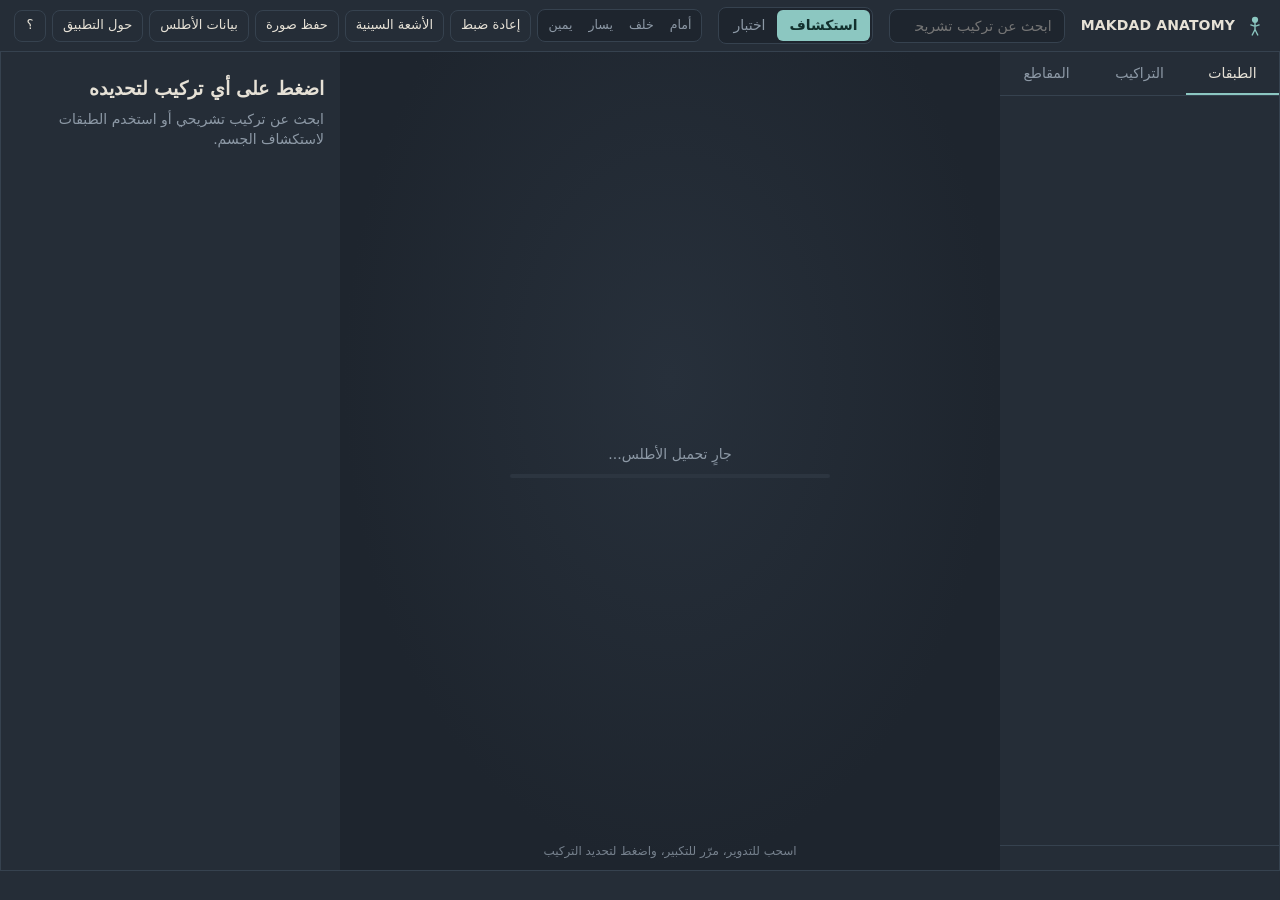
==== commit 435e698c: "Change brand name from Arabic to English" ====
--- a/app/src/main/assets/anatomy-atlas/index.html
+++ b/app/src/main/assets/anatomy-atlas/index.html
@@ -14,7 +14,7 @@
   <header class="topbar">
     <div class="brand">
       <svg viewBox="0 0 32 32" aria-hidden="true"><circle cx="16" cy="7" r="4.5"/><path d="M16 12v9M10 14.5l6 2 6-2M12 29l4-8 4 8"/></svg>
-      <span>مقداد أناتومي</span>
+      <span>MAKDAD ANATOMY</span>
     </div>
     <div class="search" role="search">
       <input id="search" type="search" placeholder="ابحث عن تركيب تشريحي (اضغط /)" autocomplete="off" spellcheck="false" aria-label="ابحث عن تركيب تشريحي" aria-controls="searchResults" aria-expanded="false">
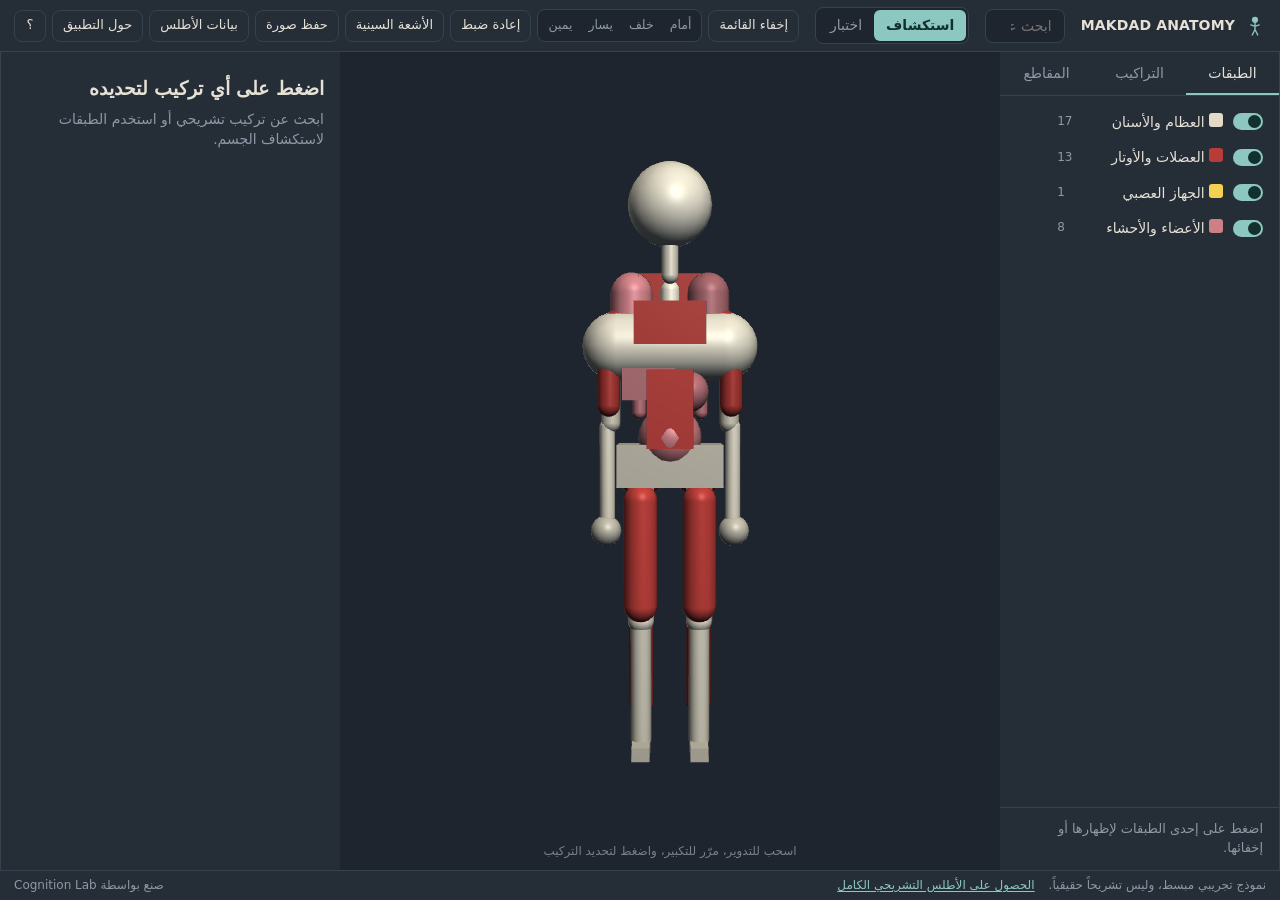
==== commit 8ded61d2: "Add button to hide sidebar in anatomy atlas" ====
--- a/app/src/main/assets/anatomy-atlas/index.html
+++ b/app/src/main/assets/anatomy-atlas/index.html
@@ -25,6 +25,9 @@
       <button id="modeQuiz" role="tab" aria-selected="false">اختبار</button>
     </div>
     <div class="tools">
+      <button id="btnSidebar" class="icon-btn" aria-expanded="true">
+  إخفاء القائمة
+      </button>
       <div class="seg small" aria-label="منظور العرض">
         <button data-view="front" title="من الأمام (1)">أمام</button>
         <button data-view="back" title="من الخلف (2)">خلف</button>
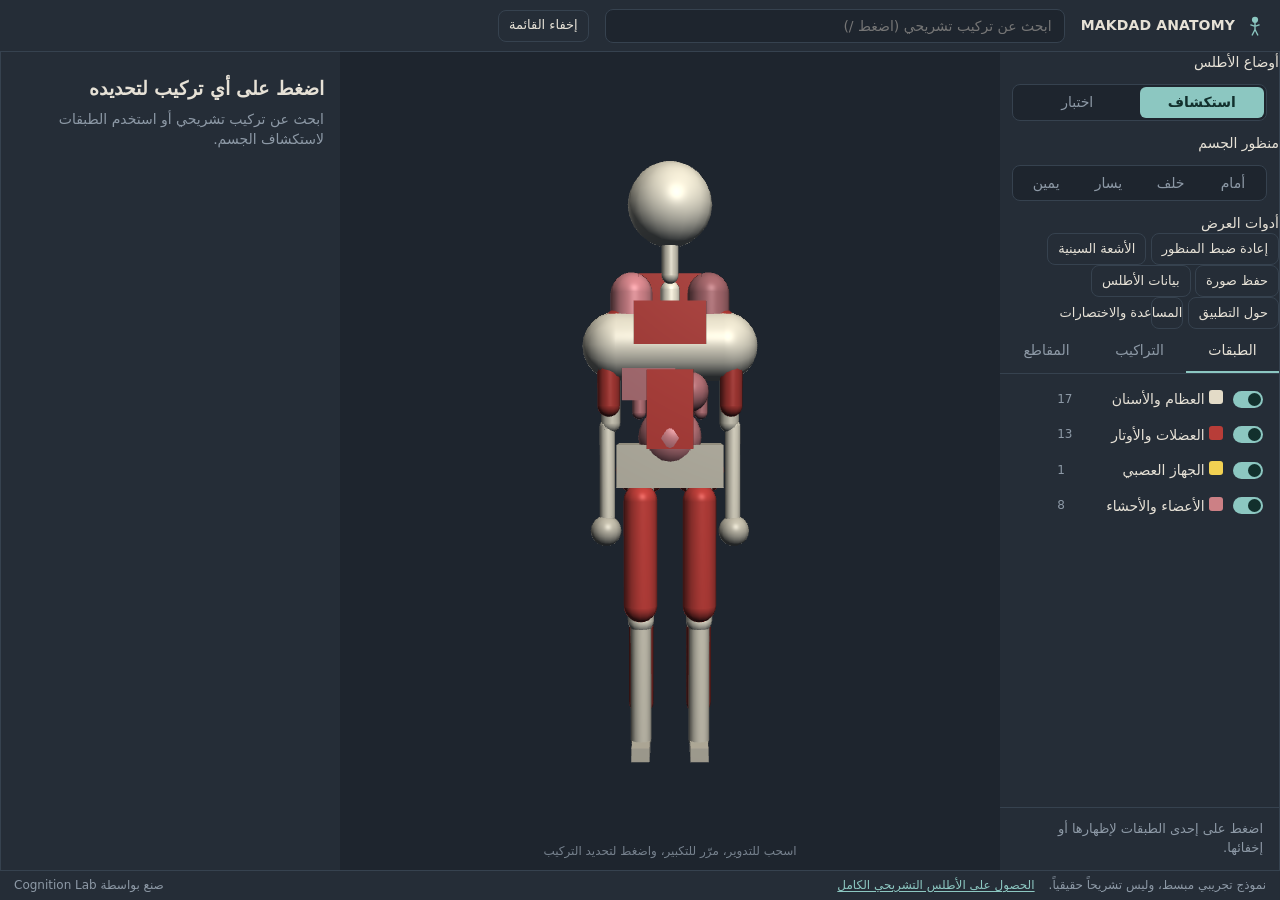
==== commit be02bc1b: "Update index.html" ====
--- a/app/src/main/assets/anatomy-atlas/index.html
+++ b/app/src/main/assets/anatomy-atlas/index.html
@@ -11,52 +11,86 @@
 </head>
 <body>
 <div id="app">
+
   <header class="topbar">
     <div class="brand">
-      <svg viewBox="0 0 32 32" aria-hidden="true"><circle cx="16" cy="7" r="4.5"/><path d="M16 12v9M10 14.5l6 2 6-2M12 29l4-8 4 8"/></svg>
+      <svg viewBox="0 0 32 32" aria-hidden="true">
+        <circle cx="16" cy="7" r="4.5"/>
+        <path d="M16 12v9M10 14.5l6 2 6-2M12 29l4-8 4 8"/>
+      </svg>
       <span>MAKDAD ANATOMY</span>
     </div>
+
     <div class="search" role="search">
-      <input id="search" type="search" placeholder="ابحث عن تركيب تشريحي (اضغط /)" autocomplete="off" spellcheck="false" aria-label="ابحث عن تركيب تشريحي" aria-controls="searchResults" aria-expanded="false">
-      <ul id="searchResults" class="search-results" role="listbox" hidden></ul>
-    </div>
-    <div class="seg" role="tablist" aria-label="الوضع">
-      <button id="modeExplore" role="tab" aria-selected="true" class="on">استكشاف</button>
-      <button id="modeQuiz" role="tab" aria-selected="false">اختبار</button>
-    </div>
-    <div class="tools">
-      <button id="btnSidebar" class="icon-btn" aria-expanded="true">
-  إخفاء القائمة
-      </button>
-      <div class="seg small" aria-label="منظور العرض">
+      <input id="search" type="search"
+        placeholder="ابحث عن تركيب تشريحي (اضغط /)"
+        autocomplete="off" spellcheck="false"
+        aria-label="ابحث عن تركيب تشريحي"
+        aria-controls="searchResults" aria-expanded="false">
+      <ul id="searchResults" class="search-results"
+        role="listbox" hidden></ul>
+    </div>
+
+    <button id="btnSidebar" class="icon-btn" aria-expanded="true">
+      إخفاء القائمة
+    </button>
+  </header>
+
+  <aside class="sidebar">
+
+    <div class="sidebar-tools">
+
+      <div class="tool-title">أوضاع الأطلس</div>
+      <div class="seg full" role="tablist" aria-label="الوضع">
+        <button id="modeExplore" role="tab"
+          aria-selected="true" class="on">استكشاف</button>
+        <button id="modeQuiz" role="tab"
+          aria-selected="false">اختبار</button>
+      </div>
+
+      <div class="tool-title">منظور الجسم</div>
+      <div class="seg full" aria-label="منظور العرض">
         <button data-view="front" title="من الأمام (1)">أمام</button>
         <button data-view="back" title="من الخلف (2)">خلف</button>
         <button data-view="left" title="الجانب الأيسر (3)">يسار</button>
         <button data-view="right" title="الجانب الأيمن (4)">يمين</button>
       </div>
-      <button id="btnReset" class="icon-btn" title="إعادة ضبط المنظور (A)">إعادة ضبط</button>
-      <button id="btnXray" class="icon-btn" aria-pressed="false">الأشعة السينية</button>
-      <button id="btnShot" class="icon-btn">حفظ صورة</button>
-      <button id="btnData" class="icon-btn">بيانات الأطلس</button>
-      <button id="btnAbout" class="icon-btn">حول التطبيق</button>
-      <button id="btnHelp" class="icon-btn" aria-label="اختصارات لوحة المفاتيح">؟</button>
-    </div>
-  </header>
-
-  <aside class="sidebar">
+
+      <div class="tool-title">أدوات العرض</div>
+      <div class="sidebar-action-list">
+        <button id="btnReset" class="icon-btn"
+          title="إعادة ضبط المنظور (A)">إعادة ضبط المنظور</button>
+        <button id="btnXray" class="icon-btn"
+          aria-pressed="false">الأشعة السينية</button>
+        <button id="btnShot" class="icon-btn">حفظ صورة</button>
+        <button id="btnData" class="icon-btn">بيانات الأطلس</button>
+        <button id="btnAbout" class="icon-btn">حول التطبيق</button>
+        <button id="btnHelp" class="icon-btn"
+          aria-label="اختصارات لوحة المفاتيح">المساعدة والاختصارات</button>
+      </div>
+
+    </div>
+
     <nav class="tabs" role="tablist">
       <button class="tab on" data-tab="layers" role="tab">الطبقات</button>
       <button class="tab" data-tab="tree" role="tab">التراكيب</button>
       <button class="tab" data-tab="sections" role="tab">المقاطع</button>
     </nav>
+
     <section class="pane" data-pane="layers">
       <ul id="layerList" class="layer-list"></ul>
       <div class="pane-foot">
-        <label class="check" id="mirrorToggleRow" hidden><input id="mirrorToggle" type="checkbox" class="toggle" checked> إظهار النسخ المقابلة</label>
+        <label class="check" id="mirrorToggleRow" hidden>
+          <input id="mirrorToggle" type="checkbox" class="toggle" checked>
+          إظهار النسخ المقابلة
+        </label>
         <p id="hiddenNote" class="note"></p>
-        <button id="btnShowHidden" class="text-btn" hidden>إظهار التراكيب المخفية</button>
-      </div>
-    </section>
+        <button id="btnShowHidden" class="text-btn" hidden>
+          إظهار التراكيب المخفية
+        </button>
+      </div>
+    </section>
+
     <section class="pane" data-pane="tree" hidden>
       <div class="seg full" role="tablist" aria-label="تنظيم التراكيب">
         <button data-tree="partof" class="on">حسب المنطقة</button>
@@ -64,6 +98,7 @@
       </div>
       <ul id="tree" class="tree" role="tree"></ul>
     </section>
+
     <section class="pane" data-pane="sections" hidden>
       <p class="note">ادرس المقاطع التشريحية للجسم.</p>
       <div class="radio-col" role="radiogroup" aria-label="مستوى المقطع">
@@ -74,16 +109,26 @@
       </div>
       <label class="slider-label" for="planePos">موضع المقطع</label>
       <input id="planePos" type="range" min="0" max="1000" value="500" disabled>
-      <label class="check"><input id="planeFlip" type="checkbox" disabled> الاحتفاظ بالجهة الأخرى</label>
-    </section>
+      <label class="check">
+        <input id="planeFlip" type="checkbox" disabled>
+        الاحتفاظ بالجهة الأخرى
+      </label>
+    </section>
+
   </aside>
 
   <main class="stage">
-    <canvas id="viewport" tabindex="0" aria-label="عرض تشريحي ثلاثي الأبعاد"></canvas>
+    <canvas id="viewport" tabindex="0"
+      aria-label="عرض تشريحي ثلاثي الأبعاد"></canvas>
     <div id="pin" class="pin" hidden><span></span></div>
     <div id="hoverTip" class="hover-tip" hidden></div>
-    <div id="loading" class="loading"><span id="loadingText">جارٍ تحميل الأطلس...</span><div class="bar"><div id="loadingBar"></div></div></div>
-    <p class="stage-hint">اسحب للتدوير، مرّر للتكبير، واضغط لتحديد التركيب</p>
+    <div id="loading" class="loading">
+      <span id="loadingText">جارٍ تحميل الأطلس...</span>
+      <div class="bar"><div id="loadingBar"></div></div>
+    </div>
+    <p class="stage-hint">
+      اسحب للتدوير، مرّر للتكبير، واضغط لتحديد التركيب
+    </p>
   </main>
 
   <aside class="inspector">
@@ -91,39 +136,60 @@
       <h2>اضغط على أي تركيب لتحديده</h2>
       <p>ابحث عن تركيب تشريحي أو استخدم الطبقات لاستكشاف الجسم.</p>
     </div>
+
     <article id="tag" class="tag" hidden>
       <div class="tag-hole" aria-hidden="true"></div>
       <h2 id="tagName"></h2>
       <p id="tagLatin" class="tag-latin" hidden></p>
       <p id="tagId" class="tag-id"></p>
       <p id="tagNote" class="tag-note" hidden></p>
-      <p class="tag-cat"><span id="tagSwatch" class="swatch"></span><span id="tagCat"></span><span id="tagCount"></span></p>
-      <ol id="tagPath" class="tag-path" aria-label="موقع التركيب في الجسم"></ol>
+      <p class="tag-cat">
+        <span id="tagSwatch" class="swatch"></span>
+        <span id="tagCat"></span>
+        <span id="tagCount"></span>
+      </p>
+      <ol id="tagPath" class="tag-path"
+        aria-label="موقع التركيب في الجسم"></ol>
       <div class="tag-actions">
         <button id="actFocus">تركيز</button>
         <button id="actIsolate">عزل التركيب</button>
         <button id="actHide">إخفاء</button>
       </div>
     </article>
+
     <section id="wiki" class="wiki" hidden>
       <img id="wikiImg" alt="" hidden>
       <p id="wikiText"></p>
-      <a id="wikiLink" href="#" target="_blank" rel="noopener">قراءة المزيد في ويكيبيديا</a>
+      <a id="wikiLink" href="#" target="_blank" rel="noopener">
+        قراءة المزيد في ويكيبيديا
+      </a>
       <p id="wikiSource" class="note"></p>
     </section>
+
     <section id="quiz" class="quiz" hidden>
       <div id="quizSetup">
         <h2>اختبر معلوماتك</h2>
         <p class="note">تُختار الأسئلة من التراكيب الظاهرة.</p>
         <div class="radio-col" role="radiogroup" aria-label="نوع السؤال">
-          <label><input type="radio" name="qtype" value="find" checked> اعثر على التركيب المذكور</label>
-          <label><input type="radio" name="qtype" value="name"> سمِّ التركيب المحدد</label>
+          <label>
+            <input type="radio" name="qtype" value="find" checked>
+            اعثر على التركيب المذكور
+          </label>
+          <label>
+            <input type="radio" name="qtype" value="name">
+            سمِّ التركيب المحدد
+          </label>
         </div>
         <label class="slider-label" for="qcount">عدد الأسئلة</label>
-        <select id="qcount"><option>10</option><option selected>20</option><option>40</option></select>
+        <select id="qcount">
+          <option>10</option>
+          <option selected>20</option>
+          <option>40</option>
+        </select>
         <button id="quizStart" class="primary">ابدأ الاختبار</button>
         <p id="quizSetupMsg" class="note warn"></p>
       </div>
+
       <div id="quizRun" hidden>
         <p id="quizProgress" class="quiz-progress"></p>
         <h2 id="quizPrompt"></h2>
@@ -135,6 +201,7 @@
           <button id="quizStop">إنهاء الاختبار</button>
         </div>
       </div>
+
       <div id="quizDone" hidden>
         <h2 id="quizScore"></h2>
         <p class="note">تراكيب تحتاج إلى مراجعة:</p>
@@ -146,29 +213,47 @@
 
   <footer class="statusbar">
     <span id="statusData"></span>
-    <button id="statusGet" class="text-btn" hidden>الحصول على الأطلس التشريحي الكامل</button>
+    <button id="statusGet" class="text-btn" hidden>
+      الحصول على الأطلس التشريحي الكامل
+    </button>
     <span id="statusAttr" class="attr"></span>
-    <button id="statusLab" class="text-btn lab-credit" title="حول التطبيق"></button>
+    <button id="statusLab" class="text-btn lab-credit"
+      title="حول التطبيق"></button>
   </footer>
+
 </div>
 
 <dialog id="dataDialog">
   <form method="dialog" class="dialog-body">
     <h2>البيانات التشريحية</h2>
-    <p class="note" id="dataLead">يمكن تنزيل بيانات الأطلس مرة واحدة ثم استخدامها دون اتصال بالإنترنت.</p>
+    <p class="note" id="dataLead">
+      يمكن تنزيل بيانات الأطلس مرة واحدة ثم استخدامها دون اتصال بالإنترنت.
+    </p>
     <ul id="atlasList" class="atlas-list"></ul>
-    <label class="check" id="optMirrorRow"><input id="optMirror" type="checkbox" checked> إظهار النسخ المقابلة</label>
-    <label class="check" id="optCommercialRow"><input id="optCommercial" type="checkbox"> إصدار ملائم للاستخدام التجاري</label>
+    <label class="check" id="optMirrorRow">
+      <input id="optMirror" type="checkbox" checked>
+      إظهار النسخ المقابلة
+    </label>
+    <label class="check" id="optCommercialRow">
+      <input id="optCommercial" type="checkbox">
+      إصدار ملائم للاستخدام التجاري
+    </label>
     <div id="dlProgress" class="progress" hidden>
       <div class="bar"><div id="dlBar"></div></div>
       <p id="dlMsg"></p>
     </div>
     <p id="dlError" class="note warn"></p>
     <div class="dialog-foot">
-      <button type="button" id="dlImport" class="text-btn">استيراد ملفات الأطلس</button>
-      <button type="button" id="dlFolder" class="text-btn">فتح مجلد البيانات</button>
-    </div>
-    <div class="dialog-close"><button value="close" id="dataClose">إغلاق</button></div>
+      <button type="button" id="dlImport" class="text-btn">
+        استيراد ملفات الأطلس
+      </button>
+      <button type="button" id="dlFolder" class="text-btn">
+        فتح مجلد البيانات
+      </button>
+    </div>
+    <div class="dialog-close">
+      <button value="close" id="dataClose">إغلاق</button>
+    </div>
   </form>
 </dialog>
 
@@ -178,15 +263,21 @@
     <h2 id="aboutTitle">مقداد أناتومي</h2>
     <p id="aboutText"></p>
     <dl class="about-contact">
-      <dt>الموقع الإلكتروني</dt><dd><a id="aboutWeb" target="_blank" rel="noopener"></a></dd>
-      <dt>البريد الإلكتروني</dt><dd><a id="aboutEmail"></a></dd>
-      <dt>المصدر البرمجي</dt><dd><a id="aboutRepo" target="_blank" rel="noopener"></a></dd>
-      <dt>الإصدار</dt><dd id="aboutVersion"></dd>
+      <dt>الموقع الإلكتروني</dt>
+      <dd><a id="aboutWeb" target="_blank" rel="noopener"></a></dd>
+      <dt>البريد الإلكتروني</dt>
+      <dd><a id="aboutEmail"></a></dd>
+      <dt>المصدر البرمجي</dt>
+      <dd><a id="aboutRepo" target="_blank" rel="noopener"></a></dd>
+      <dt>الإصدار</dt>
+      <dd id="aboutVersion"></dd>
     </dl>
     <h3>البيانات التشريحية</h3>
     <p class="note" id="aboutData"></p>
     <p class="note">أداة تعليمية مساعدة وليست مرجعاً سريرياً.</p>
-    <div class="dialog-close"><button value="close">إغلاق</button></div>
+    <div class="dialog-close">
+      <button value="close">إغلاق</button>
+    </div>
   </form>
 </dialog>
 
@@ -203,7 +294,9 @@
       <dt>1 2 3 4</dt><dd>أمام، خلف، يسار، يمين</dd>
       <dt>Esc</dt><dd>إلغاء التحديد</dd>
     </dl>
-    <div class="dialog-close"><button value="close">إغلاق</button></div>
+    <div class="dialog-close">
+      <button value="close">إغلاق</button>
+    </div>
   </form>
 </dialog>
 
--- a/app/src/main/assets/anatomy-atlas/style.css
+++ b/app/src/main/assets/anatomy-atlas/style.css
@@ -260,8 +260,9 @@
 .loading .bar > div { height: 100%; width: 0; background: var(--film); }/* Mobile layout for Makdad Anatomy */
 @media (max-width: 700px) {
   html, body {
+    width: 100%;
     min-height: 100%;
-    height: auto;
+    height: 100%;
   }
 
   body {
@@ -270,17 +271,16 @@
 
   #app {
     width: 100%;
+    min-height: 100vh;
     height: auto;
-    min-height: 100vh;
     display: grid;
-    grid-template-columns: minmax(0, 1fr);
-    grid-template-rows: auto minmax(320px, 48vh) auto auto auto;
+    grid-template-columns: minmax(0, 1fr) minmax(112px, 34vw);
+    grid-template-rows: auto minmax(420px, 65vh) auto auto;
     grid-template-areas:
-      "top"
-      "stage"
-      "side"
-      "insp"
-      "status";
+      "top top"
+      "stage side"
+      "insp insp"
+      "status status";
   }
 
   .topbar {
@@ -303,16 +303,27 @@
     margin-left: 0;
   }
 
-  .sidebar,
-  .inspector {
-    min-height: 180px;
-    max-height: 42vh;
+  .sidebar {
+    grid-area: side;
+    min-width: 0;
+    min-height: 420px;
+    max-height: 65vh;
     overflow: auto;
     border: 1px solid var(--line);
   }
 
+  .inspector {
+    grid-area: insp;
+    min-height: 180px;
+    max-height: 35vh;
+    overflow: auto;
+    border: 1px solid var(--line);
+  }
+
   .stage {
-    min-height: 320px;
+    grid-area: stage;
+    min-width: 0;
+    min-height: 420px;
     position: relative;
   }
 
@@ -323,6 +334,14 @@
     touch-action: none;
   }
 
+  #app.sidebar-collapsed {
+    grid-template-columns: minmax(0, 1fr) 0;
+  }
+
+  #app.sidebar-collapsed .sidebar {
+    display: none;
+  }
+
   .statusbar {
     min-height: 38px;
     flex-wrap: wrap;
@@ -336,3 +355,90 @@
     overflow: auto;
   }
 }
+
+/* تحسين أزرار القائمة للمس على الهاتف */
+@media (max-width: 700px) {
+
+  /* أزرار تبويبات القائمة */
+  .tab {
+    min-height: 46px;
+    padding: 12px 4px;
+    font-size: 14px;
+  }
+
+  /* عناصر الطبقات */
+  .layer-list li {
+    min-height: 48px;
+    padding: 8px;
+    gap: 8px;
+  }
+
+  .layer-list .solo {
+    min-width: 44px;
+    min-height: 36px;
+    padding: 6px;
+  }
+
+  /* مفاتيح إظهار وإخفاء الطبقات */
+  .toggle {
+    width: 42px;
+    height: 24px;
+  }
+
+  .toggle::after {
+    width: 18px;
+    height: 18px;
+  }
+
+  .toggle:checked::after {
+    transform: translateX(18px);
+  }
+
+  /* أزرار شجرة التراكيب */
+  .tree .row {
+    min-height: 44px;
+    gap: 6px;
+    padding: 4px;
+  }
+
+  .tree .caret,
+  .tree .eye {
+    width: 38px;
+    height: 38px;
+    min-width: 38px;
+  }
+
+  .tree .label {
+    min-height: 38px;
+    padding: 8px 4px;
+    font-size: 14px;
+  }
+
+  /* خيارات تنظيم التراكيب */
+  .seg.full button {
+    min-height: 44px;
+    padding: 8px 6px;
+  }
+
+  /* المقاطع التشريحية */
+  .radio-col label,
+  .check {
+    min-height: 44px;
+    padding: 5px 2px;
+  }
+
+  input[type="radio"] {
+  width: 18px;
+  height: 18px;
+  }
+
+  input[type="range"] {
+    min-height: 38px;
+  }
+
+  /* استعادة التراكيب المخفية */
+  .pane-foot .text-btn {
+    min-height: 44px;
+    padding: 8px;
+  }
+}
